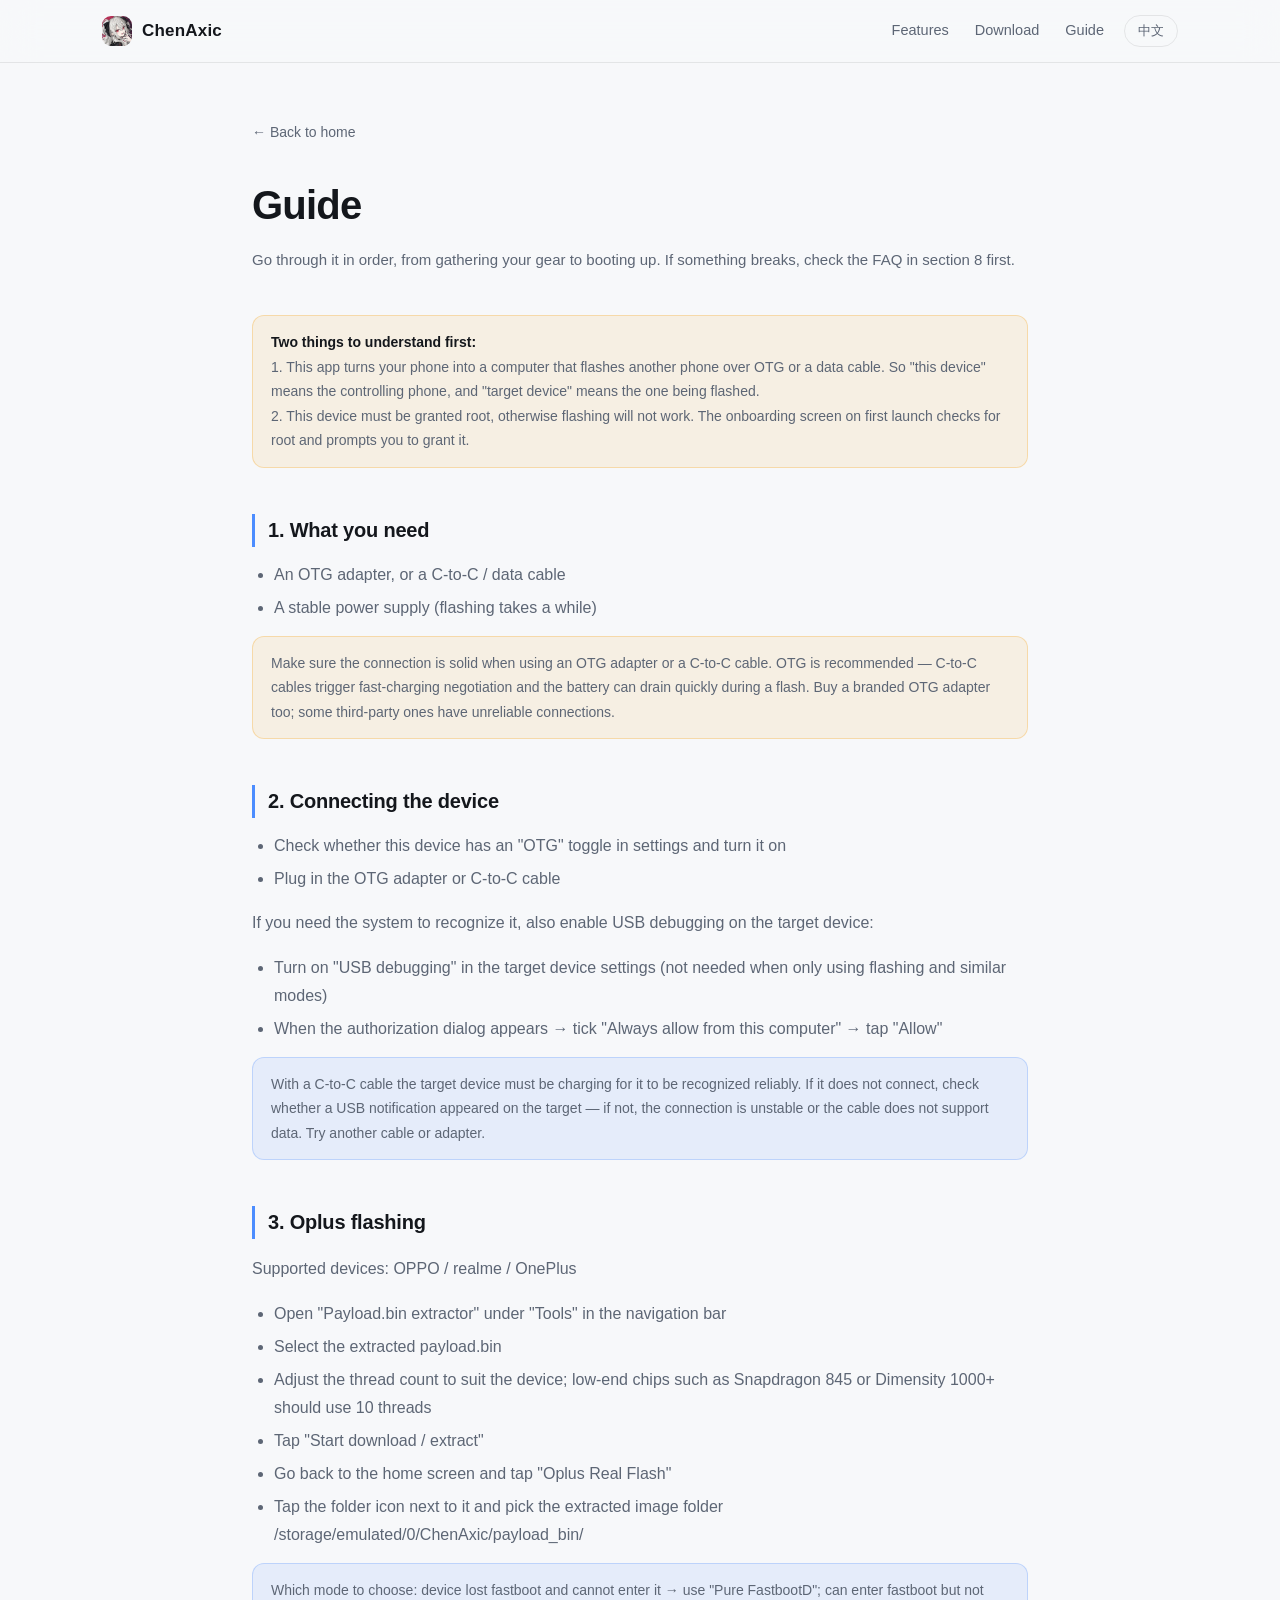
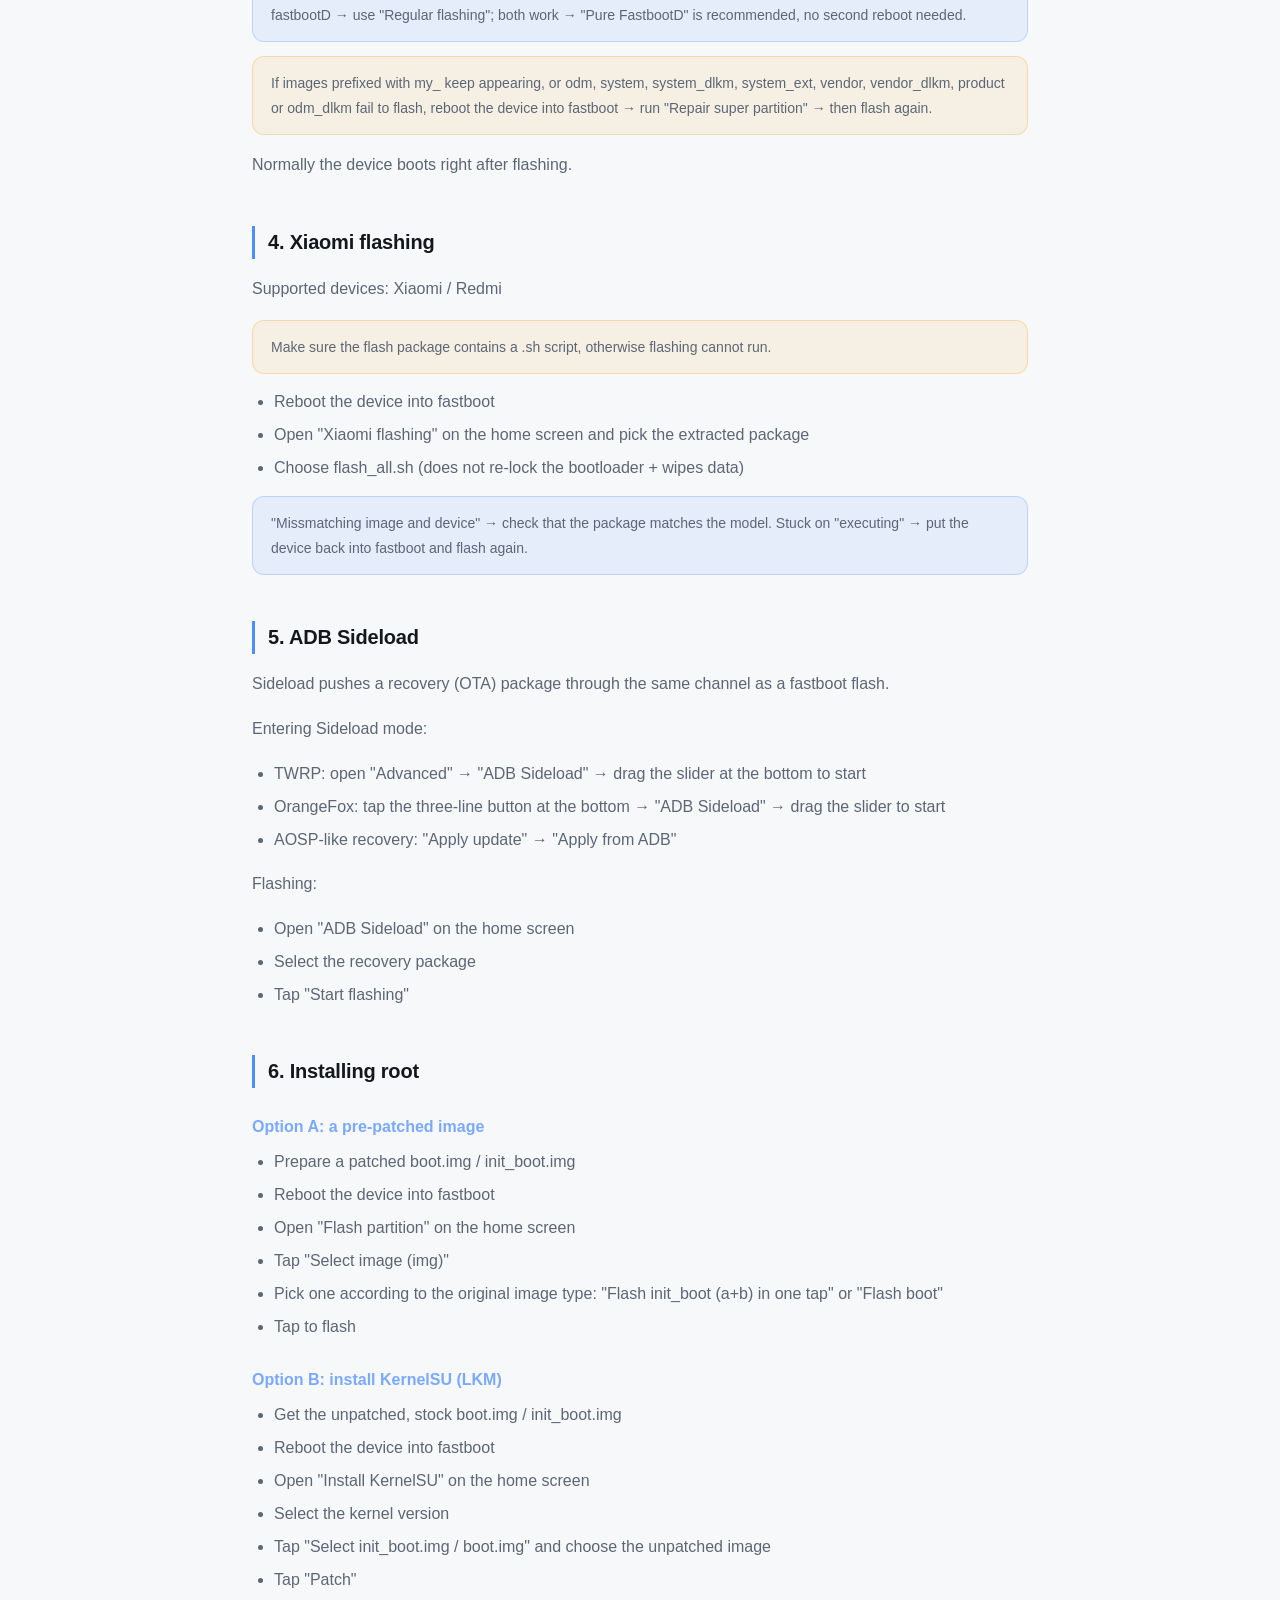
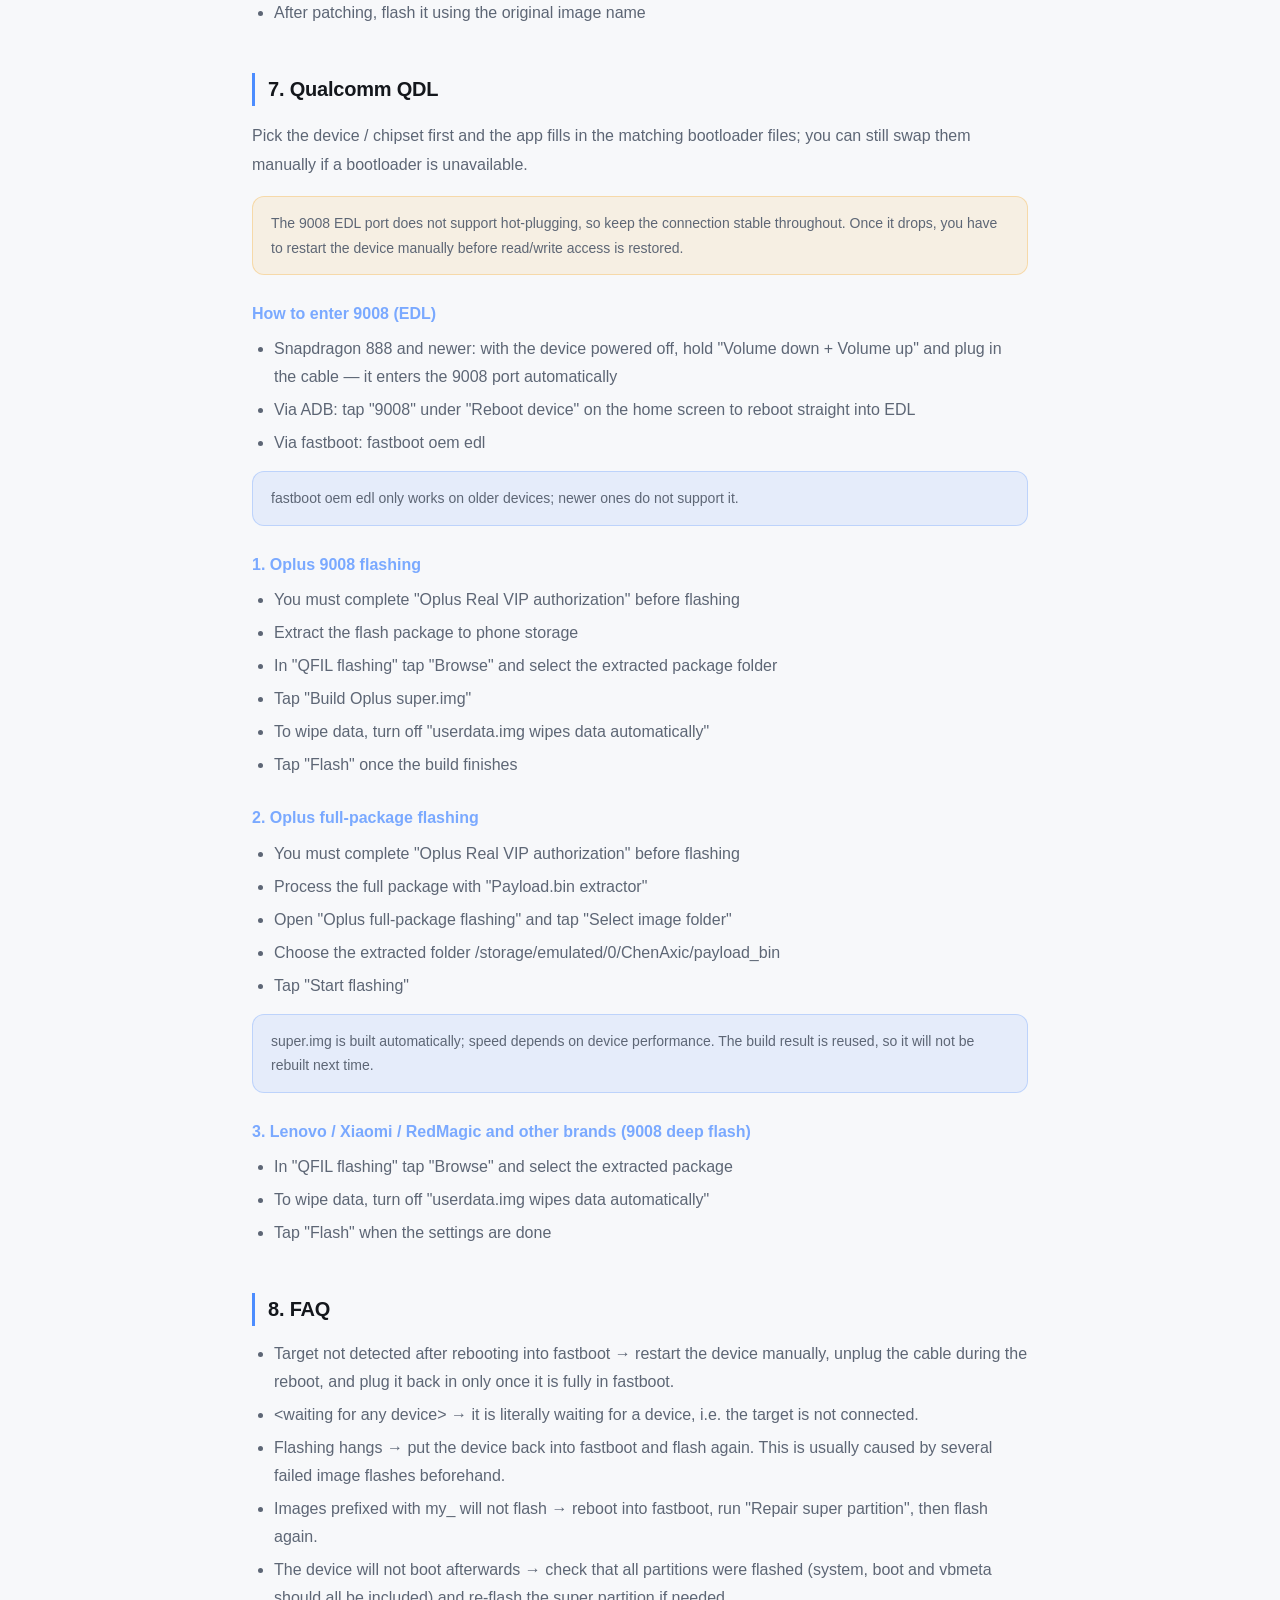
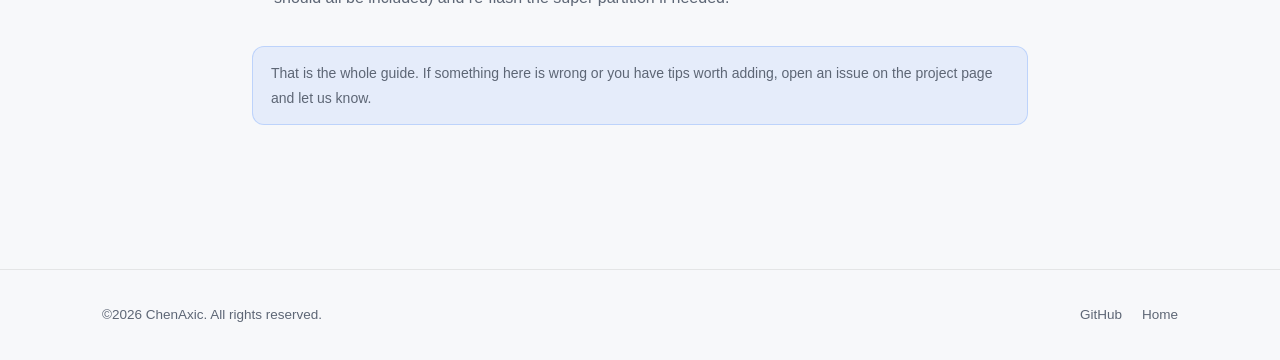
==== guide.html @ d94779b2 "Update guide.html" ====
<!DOCTYPE html>
<html lang="zh-CN">
<head>
<meta charset="UTF-8">
<meta name="viewport" content="width=device-width, initial-scale=1, viewport-fit=cover">
<title data-i18n="gPageTitle">使用教程 — ChenAxic</title>
<meta name="description" data-i18n-attr="content:gMetaDesc" content="ChenAxic 完整使用教程：材料准备、设备连接、欧加线刷、小米线刷、Sideload、Root、高通 QDL。">
<meta name="theme-color" content="#0b0d12">
<link rel="icon" href="assets/icon.webp">
<link rel="stylesheet" href="style.css">
</head>
<body>

<header class="nav">
  <div class="wrap nav-inner">
    <a class="brand" href="index.html">
      <img src="assets/icon.webp" alt="ChenAxic" class="brand-icon">
      <span>ChenAxic</span>
    </a>
    <nav class="links">
      <a href="index.html#features" data-i18n="navFeatures">功能</a>
      <a href="index.html#download" data-i18n="navDownload">下载</a>
      <a href="guide.html" data-i18n="navGuide">教程</a>
    </nav>
    <button class="lang-btn" id="langBtn" aria-label="Switch language">EN</button>
  </div>
</header>

<main class="doc">
  <a class="back" href="index.html" data-i18n="gBack">← 返回首页</a>
  <h1 class="doc-h" data-i18n="gTitle">使用教程</h1>
  <p class="doc-sub" data-i18n="gSub">从材料准备到开机，按顺序走一遍。遇到问题先看第八节的常见问题。</p>

  <div class="warn">
    <strong data-i18n="gIntroHead">先理解两件事：</strong><br>
    <span data-i18n="gIntro1">1. 这个 App 的作用是把你的手机模拟成一台电脑，通过 OTG 或数据线去刷写另一台手机。所以「本机」是指操作端，「目标机」才是被刷写的设备。</span><br>
    <span data-i18n="gIntro2">2. 本机必须已授予 Root 权限，否则刷写功能无法使用。首次启动的引导页会检测并提示授权。</span>
  </div>

  <h2 data-i18n="g1h">一、材料准备</h2>
  <ul>
    <li data-i18n="g1li1">OTG 转接头，或双 C 线 / 数据线</li>
    <li data-i18n="g1li2">稳定供电的环境（线刷耗时较长）</li>
  </ul>
  <div class="warn" data-i18n="g1warn">使用 OTG 转接头和双 C 线时要确保连接稳定。推荐 OTG——双 C 线会触发快充协议，容易在线刷中快速掉电。OTG 转接头也建议用品牌货，部分第三方转接头连接不稳定。</div>

  <h2 data-i18n="g2h">二、设备连接</h2>
  <ul>
    <li data-i18n="g2li1">检查本机设置中是否有「OTG」选项，有就打开</li>
    <li data-i18n="g2li2">把 OTG 转接头 / 双 C 线插入设备</li>
  </ul>
  <p data-i18n="g2p">如果需要识别系统，还要在目标机上打开 USB 调试：</p>
  <ul>
    <li data-i18n="g2li3">目标机设置中打开「USB 调试」（仅用于刷机等其他模式时不需要）</li>
    <li data-i18n="g2li4">目标机弹出授权界面 → 勾选「一律允许使用这台计算机进行调试」→ 点「允许」</li>
  </ul>
  <div class="note" data-i18n="g2note">如果用双 C 线，要确保目标机在充电状态才能正常识别。如果连不上，先看目标机有没有弹出 USB 通知——没有则说明连接不稳定或线材不支持数据传输，换根线或换个转接头再试。</div>

  <h2 data-i18n="g3h">三、欧加线刷</h2>
  <p data-i18n="g3p">支持机型：OPPO / realme / 一加</p>
  <ul>
    <li data-i18n="g3li1">在导航栏「工具」中打开「Payload.bin 解压」</li>
    <li data-i18n="g3li2">选择解压出来的 payload.bin</li>
    <li data-i18n="g3li3">按设备性能调整线程数，例如骁龙 845、天玑 1000+ 这类低性能设备建议设成 10 线程</li>
    <li data-i18n="g3li4">点「开始下载 / 解压」</li>
    <li data-i18n="g3li5">解压完返回首页，点「欧加真线刷」</li>
    <li data-i18n="g3li6">点旁边的文件夹图标，选择解压好的镜像目录 /storage/emulated/0/ChenAxic/payload_bin/</li>
  </ul>
  <div class="note" data-i18n="g3note">两种模式怎么选：设备丢失 fastboot 且进不去 → 用「纯 FastbootD」；能进 fastboot 但进不了 fastbootD → 用「常规线刷」；两者都正常 → 推荐「纯 FastbootD」，不用二次重启。</div>
  <div class="warn" data-i18n="g3warn">如果多次出现 my_ 开头的镜像，或 odm、system、system_dlkm、system_ext、vendor、vendor_dlkm、product、odm_dlkm 无法正常刷入，把设备重启到 fastboot → 用「分区 super 修复」→ 再重新线刷。</div>
  <p data-i18n="g3p2">正常情况下刷完就能开机。</p>

  <h2 data-i18n="g4h">四、小米线刷</h2>
  <p data-i18n="g4p">支持机型：小米 / 红米</p>
  <div class="warn" data-i18n="g4warn">确保线刷包中含 .sh 执行脚本，否则无法线刷。</div>
  <ul>
    <li data-i18n="g4li1">把设备重启到 fastboot</li>
    <li data-i18n="g4li2">首页进入「小米线刷」，选择已解压好的刷机包</li>
    <li data-i18n="g4li3">选择 flash_all.sh（不回锁 BL + 清除数据）</li>
  </ul>
  <div class="note" data-i18n="g4note">出现 Missmatching image and device → 检查线刷包是否匹配该机型。卡在「正在执行」→ 把设备重新进 fastboot 模式再刷一次。</div>

  <h2 data-i18n="g5h">五、ADB Sideload 卡刷</h2>
  <p data-i18n="g5p1">Sideload 的原理是把卡刷包当线刷包刷进去。</p>
  <p data-i18n="g5p2">进入 Sideload 模式：</p>
  <ul>
    <li data-i18n="g5li1">TWRP：打开「高级」→「ADB Sideload」→ 下方滑块滑动开启</li>
    <li data-i18n="g5li2">橙狐：点下方三条杠 →「ADB Sideload」→ 下方滑块滑动开启</li>
    <li data-i18n="g5li3">类原生 Recovery：「Apply update」→「Apply from ADB」</li>
  </ul>
  <p data-i18n="g5p3">执行刷入：</p>
  <ul>
    <li data-i18n="g5li4">首页进入「ADB Sideload」</li>
    <li data-i18n="g5li5">选择卡刷包</li>
    <li data-i18n="g5li6">点「开始刷入」</li>
  </ul>

  <h2 data-i18n="g6h">六、刷 Root</h2>

  <h3 data-i18n="g6a">方案 A：已修补好的镜像</h3>
  <ul>
    <li data-i18n="g6ali1">准备修补好的 boot.img / init_boot.img</li>
    <li data-i18n="g6ali2">把设备重启到 fastboot 模式</li>
    <li data-i18n="g6ali3">首页进入「刷写分区」</li>
    <li data-i18n="g6ali4">点「选择镜像 (img)」</li>
    <li data-i18n="g6ali5">按原镜像类型二选一：「一键刷入 init_boot (a+b)」或「刷入 boot」</li>
    <li data-i18n="g6ali6">点击即可刷入</li>
  </ul>

  <h3 data-i18n="g6b">方案 B：刷入 KernelSU（LKM）</h3>
  <ul>
    <li data-i18n="g6bli1">获取未修补的 boot.img / init_boot.img 原版镜像</li>
    <li data-i18n="g6bli2">把设备重启到 fastboot 模式</li>
    <li data-i18n="g6bli3">首页进入「刷入 KernelSU」</li>
    <li data-i18n="g6bli4">选择内核版本</li>
    <li data-i18n="g6bli5">点「选择 init_boot.img / boot.img」，选择未修补的镜像</li>
    <li data-i18n="g6bli6">点「修补」</li>
    <li data-i18n="g6bli7">修补完按原镜像名称刷入</li>
  </ul>

  <h2 data-i18n="g7h">七、高通 QDL</h2>
  <p data-i18n="g7p">先选「机型 / 处理器」，App 会自动填入对应引导文件；引导不可用时可手动更换。</p>
  <div class="warn" data-i18n="g7warn">9008 EDL 端口不支持热拔插，全程要保持连接稳定。一旦断联，需要手动重启设备才能恢复正常读写授权。</div>

  <h3 data-i18n="g7edl">如何进入 9008（EDL）</h3>
  <ul>
    <li data-i18n="g7li1">骁龙 888 及以上：关机状态下同时按住「音量下 + 音量上」，再插入数据线，可自动进入 9008 端口</li>
    <li data-i18n="g7li2">通过 ADB：首页「重启设备」中点击「9008」，直接重启到 EDL</li>
    <li data-i18n="g7li3">通过 fastboot：fastboot oem edl</li>
  </ul>
  <div class="note" data-i18n="g7note">fastboot oem edl 仅支持老旧设备，新设备不支持。</div>

  <h3 data-i18n="g71h">1. 欧加 9008 线刷</h3>
  <ul>
    <li data-i18n="g71li1">需要先完成「欧加真 VIP 授权」才能刷写</li>
    <li data-i18n="g71li2">把线刷包解压到手机存储</li>
    <li data-i18n="g71li3">用「QFIL 线刷」点「浏览」，选择解压好的线刷包目录</li>
    <li data-i18n="g71li4">点「欧加构建 super.img」</li>
    <li data-i18n="g71li5">如需清除数据，把「userdata.img 会自动清除数据」关掉</li>
    <li data-i18n="g71li6">构建完点「刷入」</li>
  </ul>

  <h3 data-i18n="g72h">2. 欧加全量包线刷</h3>
  <ul>
    <li data-i18n="g72li1">需要先完成「欧加真 VIP 授权」才能刷写</li>
    <li data-i18n="g72li2">把全量包用「Payload.bin 解压」处理</li>
    <li data-i18n="g72li3">进入「欧加真全量包线刷」，点「选择镜像目录」</li>
    <li data-i18n="g72li4">选择解压好的目录 /storage/emulated/0/ChenAxic/payload_bin</li>
    <li data-i18n="g72li5">点「开始线刷」</li>
  </ul>
  <div class="note" data-i18n="g72note">会自动构建 super.img，速度取决于设备性能。构建结果会被复用，下次不会重复构建。</div>

  <h3 data-i18n="g73h">3. 联想 / 小米 / 红魔等品牌 9008 深刷</h3>
  <ul>
    <li data-i18n="g73li1">用「QFIL 线刷」点「浏览」，选择解压完的线刷包</li>
    <li data-i18n="g73li2">如需清除数据，把「userdata.img 会自动清除数据」关掉</li>
    <li data-i18n="g73li3">设置完成点「刷入」</li>
  </ul>

  <h2 data-i18n="g8h">八、常见问题</h2>
  <ul>
    <li data-i18n="g8li1">设备重启到 fastboot 后识别不到 → 手动重启设备，重启期间拔掉数据线，完全进入 fastboot 后再插线，才能识别。</li>
    <li data-i18n="g8li2">提示 &lt;waiting for any device&gt; → 意思是「等待任何设备」，即没连上目标机。</li>
    <li data-i18n="g8li3">刷写卡住不动 → 把设备重新进入 fastboot 模式再刷一次。通常是前面多次刷镜像失败导致的。</li>
    <li data-i18n="g8li4">my_ 开头镜像刷不进去 → 重启到 fastboot，用「分区 super 修复」后再线刷。</li>
    <li data-i18n="g8li5">刷完开不了机 → 确认刷入的分区完整（系统、boot、vbmeta 都应刷入），必要时重刷 super 分区。</li>
  </ul>

  <div class="note" style="margin-top:34px" data-i18n="gEnd">教程到这里就结束了。如果内容有误或你有踩坑经验想补充，可以在项目页面提 Issue 告诉我们。</div>
</main>

<footer class="foot">
  <div class="wrap foot-inner">
    <div data-i18n="foot">©2026 ChenAxic 保留所有权利</div>
    <div class="foot-links">
      <a href="https://github.com/TGRAsa7/ChenAxic" target="_blank" rel="noopener">GitHub</a>
      <a href="index.html" data-i18n="gHome">首页</a>
    </div>
  </div>
</footer>

<script src="app.js"></script>
</body>
</html>
---- style.css ----
/* ChenAxic 官网样式 — 无外部依赖，纯静态 */
:root{
  --bg:#0b0d12;
  --bg-2:#12151d;
  --card:#161a24;
  --line:rgba(255,255,255,.08);
  --txt:#eef1f6;
  --txt-2:#9aa3b2;
  --accent:#4c8dff;
  --accent-2:#7aa9ff;
  --radius:18px;
  --wrap:1120px;
}
@media (prefers-color-scheme: light){
  :root{
    --bg:#f7f8fa;
    --bg-2:#ffffff;
    --card:#ffffff;
    --line:rgba(0,0,0,.08);
    --txt:#14171c;
    --txt-2:#5d6675;
  }
}
*{box-sizing:border-box}
html{scroll-behavior:smooth}
body{
  margin:0;
  background:var(--bg);
  color:var(--txt);
  font:16px/1.65 -apple-system,BlinkMacSystemFont,"Segoe UI","PingFang SC","Hiragino Sans GB","Microsoft YaHei",sans-serif;
  -webkit-font-smoothing:antialiased;
  overflow-x:hidden;
}
a{color:inherit;text-decoration:none}
img{max-width:100%;display:block}
.wrap{
  width:100%;max-width:var(--wrap);margin:0 auto;
  padding-left:max(22px,env(safe-area-inset-left));
  padding-right:max(22px,env(safe-area-inset-right));
}
@media(max-width:600px){
  .wrap{
    padding-left:max(24px,env(safe-area-inset-left));
    padding-right:max(24px,env(safe-area-inset-right));
  }
}

/* ── 顶部导航 ── */
.nav{
  position:sticky;top:0;z-index:50;
  backdrop-filter:saturate(180%) blur(18px);
  -webkit-backdrop-filter:saturate(180%) blur(18px);
  background:color-mix(in srgb, var(--bg) 72%, transparent);
  border-bottom:1px solid var(--line);
}
.nav-inner{display:flex;align-items:center;gap:20px;height:62px}
.brand{display:flex;align-items:center;gap:10px;font-weight:700;font-size:17px;letter-spacing:.2px}
.brand-icon{width:30px;height:30px;border-radius:9px}
.links{display:flex;gap:26px;margin-left:auto;font-size:14.5px;color:var(--txt-2)}
.links a:hover{color:var(--txt)}
.lang-btn{
  border:1px solid var(--line);background:transparent;color:var(--txt-2);
  padding:6px 13px;border-radius:99px;font-size:13px;cursor:pointer;
  font-family:inherit;transition:.2s;
}
.lang-btn:hover{color:var(--txt);border-color:var(--accent)}
@media(max-width:720px){
  .links{display:none}
  .lang-btn{margin-left:auto}
}

/* ── Hero ── */
.hero{position:relative;overflow:hidden;padding:76px 0 96px}
.glow{position:absolute;border-radius:50%;filter:blur(110px);opacity:.5;pointer-events:none}
.glow-a{width:520px;height:520px;background:#2f5fd0;top:-220px;left:-140px}
.glow-b{width:420px;height:420px;background:#1b8f8f;bottom:-200px;right:-120px;opacity:.35}
.hero-inner{position:relative;display:grid;grid-template-columns:1.15fr .85fr;gap:56px;align-items:center}
@media(max-width:860px){
  .hero{padding:48px 0 64px}
  .hero-inner{grid-template-columns:1fr;gap:40px}
  .hero-shot{order:-1}
}
.pill{
  display:inline-block;font-size:13px;color:var(--accent-2);
  background:color-mix(in srgb, var(--accent) 14%, transparent);
  border:1px solid color-mix(in srgb, var(--accent) 30%, transparent);
  padding:5px 13px;border-radius:99px;margin-bottom:20px;
}
.hero h1{
  font-size:clamp(34px,6vw,58px);line-height:1.1;margin:0 0 18px;
  letter-spacing:-1.2px;font-weight:800;
  background:linear-gradient(180deg,var(--txt) 30%,color-mix(in srgb,var(--txt) 55%,transparent));
  -webkit-background-clip:text;background-clip:text;color:transparent;
}
.lead{font-size:17px;color:var(--txt-2);margin:0 0 30px;max-width:34em}
.cta{display:flex;gap:12px;flex-wrap:wrap}
.btn{
  display:inline-flex;align-items:center;justify-content:center;
  padding:13px 26px;border-radius:13px;font-size:15px;font-weight:600;
  transition:transform .16s,box-shadow .16s,background .16s;
  border:1px solid transparent;cursor:pointer;
}
.btn:active{transform:scale(.98)}
.btn.primary{
  background:var(--accent);color:#fff;
  box-shadow:0 8px 26px -8px color-mix(in srgb,var(--accent) 70%,transparent);
}
.btn.primary:hover{background:var(--accent-2);box-shadow:0 12px 32px -8px color-mix(in srgb,var(--accent) 80%,transparent)}
.btn.ghost{background:transparent;border-color:var(--line);color:var(--txt)}
.btn.ghost:hover{border-color:var(--accent);color:var(--accent-2)}
.meta{margin-top:18px;font-size:13px;color:var(--txt-2)}

/* ── 手机示意图 ── */
.phone{
  width:min(300px,100%);margin:0 auto;aspect-ratio:9/18.5;
  border-radius:34px;padding:9px;
  background:linear-gradient(150deg,#2b3140,#12151d);
  box-shadow:0 30px 70px -24px rgba(0,0,0,.75), inset 0 0 0 1px rgba(255,255,255,.06);
}
.phone-screen{
  height:100%;border-radius:26px;background:#07090d;padding:22px 16px;
  font-family:ui-monospace,SFMono-Regular,Menlo,monospace;
  font-size:11px;line-height:1.9;color:#8b95a7;overflow:hidden;
}
.ps-bar{width:64px;height:5px;border-radius:99px;background:#2a2f3a;margin:0 auto 20px}
.ps-title{color:#e7ecf5;font-size:14px;font-weight:700;margin-bottom:14px;font-family:inherit}
.ps-line{opacity:.92}
.ps-line.dim{opacity:.45}
.ps-line.accent{color:#5eead4}

/* ── 通用区块 ── */
.section{padding-top:76px;padding-bottom:76px}
.section h2{font-size:clamp(26px,3.6vw,36px);margin:0 0 10px;letter-spacing:-.6px}
.sub{color:var(--txt-2);margin:0 0 38px;font-size:15.5px}

/* ── 功能卡片 ── */
.grid{display:grid;grid-template-columns:repeat(3,1fr);gap:16px}
@media(max-width:900px){.grid{grid-template-columns:repeat(2,1fr)}}
@media(max-width:600px){.grid{grid-template-columns:1fr;gap:14px}}
.card{
  background:var(--card);border:1px solid var(--line);border-radius:var(--radius);
  padding:26px 22px;transition:.22s;
}
@media(max-width:600px){
  .card{padding:22px 20px}
}
.card:hover{transform:translateY(-3px);border-color:color-mix(in srgb,var(--accent) 40%,transparent)}
.ico{font-size:22px;margin-bottom:14px}
.card h3{margin:0 0 8px;font-size:16.5px;letter-spacing:-.2px}
.card p{margin:0;font-size:14px;color:var(--txt-2);line-height:1.7}

/* ── 下载区 ── */
.dl-card{
  display:flex;align-items:center;justify-content:space-between;gap:20px;flex-wrap:wrap;
  background:var(--card);border:1px solid var(--line);border-radius:var(--radius);
  padding:24px 26px;
}
.dl-left{display:flex;align-items:center;gap:16px}
.dl-icon{width:56px;height:56px;border-radius:15px}
.dl-name{font-size:17px;font-weight:700}
.dl-ver{font-size:13.5px;color:var(--txt-2);margin-top:3px}
.notes{
  margin-top:14px;background:var(--card);border:1px solid var(--line);
  border-radius:var(--radius);padding:20px 24px;
}
.notes-head{font-size:13px;color:var(--txt-2);margin-bottom:10px;letter-spacing:.4px}
.notes pre{
  margin:0;white-space:pre-wrap;word-break:break-word;
  font:13.5px/1.75 ui-monospace,SFMono-Regular,Menlo,monospace;color:var(--txt);
}

/* ── 页脚 ── */
.foot{border-top:1px solid var(--line);padding:34px 0;margin-top:40px}
.foot-inner{display:flex;justify-content:space-between;gap:16px;flex-wrap:wrap;font-size:13.5px;color:var(--txt-2)}
.foot-links{display:flex;gap:20px}
.foot-links a:hover{color:var(--txt)}

/* ── 教程页 ── */
.doc{
  max-width:820px;margin:0 auto;
  padding-top:56px;padding-bottom:90px;
  padding-left:max(22px,env(safe-area-inset-left));
  padding-right:max(22px,env(safe-area-inset-right));
}
@media(max-width:600px){
  .doc{
    padding-top:40px;
    padding-left:max(20px,env(safe-area-inset-left));
    padding-right:max(20px,env(safe-area-inset-right));
  }
}
.doc-h{font-size:clamp(28px,5vw,40px);margin:0 0 8px;letter-spacing:-.8px}
.doc-sub{color:var(--txt-2);margin:0 0 42px;font-size:15px}
.doc h2{
  font-size:20px;margin:46px 0 14px;padding-left:13px;
  border-left:3px solid var(--accent);letter-spacing:-.2px;
}
.doc h3{font-size:16px;margin:26px 0 8px;color:var(--accent-2)}
.doc ul{margin:0 0 14px;padding-left:22px;color:var(--txt-2)}
.doc li{margin:5px 0;line-height:1.75}
.doc p{color:var(--txt-2);line-height:1.8}
.doc strong{color:var(--txt)}
.note,.warn{
  border-radius:12px;padding:14px 18px;margin:14px 0;font-size:14px;line-height:1.75;
}
.note{background:color-mix(in srgb,var(--accent) 10%,transparent);border:1px solid color-mix(in srgb,var(--accent) 26%,transparent);color:var(--txt-2)}
.warn{background:color-mix(in srgb,#f5a623 10%,transparent);border:1px solid color-mix(in srgb,#f5a623 30%,transparent);color:var(--txt-2)}
.back{display:inline-block;margin-bottom:28px;font-size:14px;color:var(--txt-2)}
.back:hover{color:var(--accent-2)}
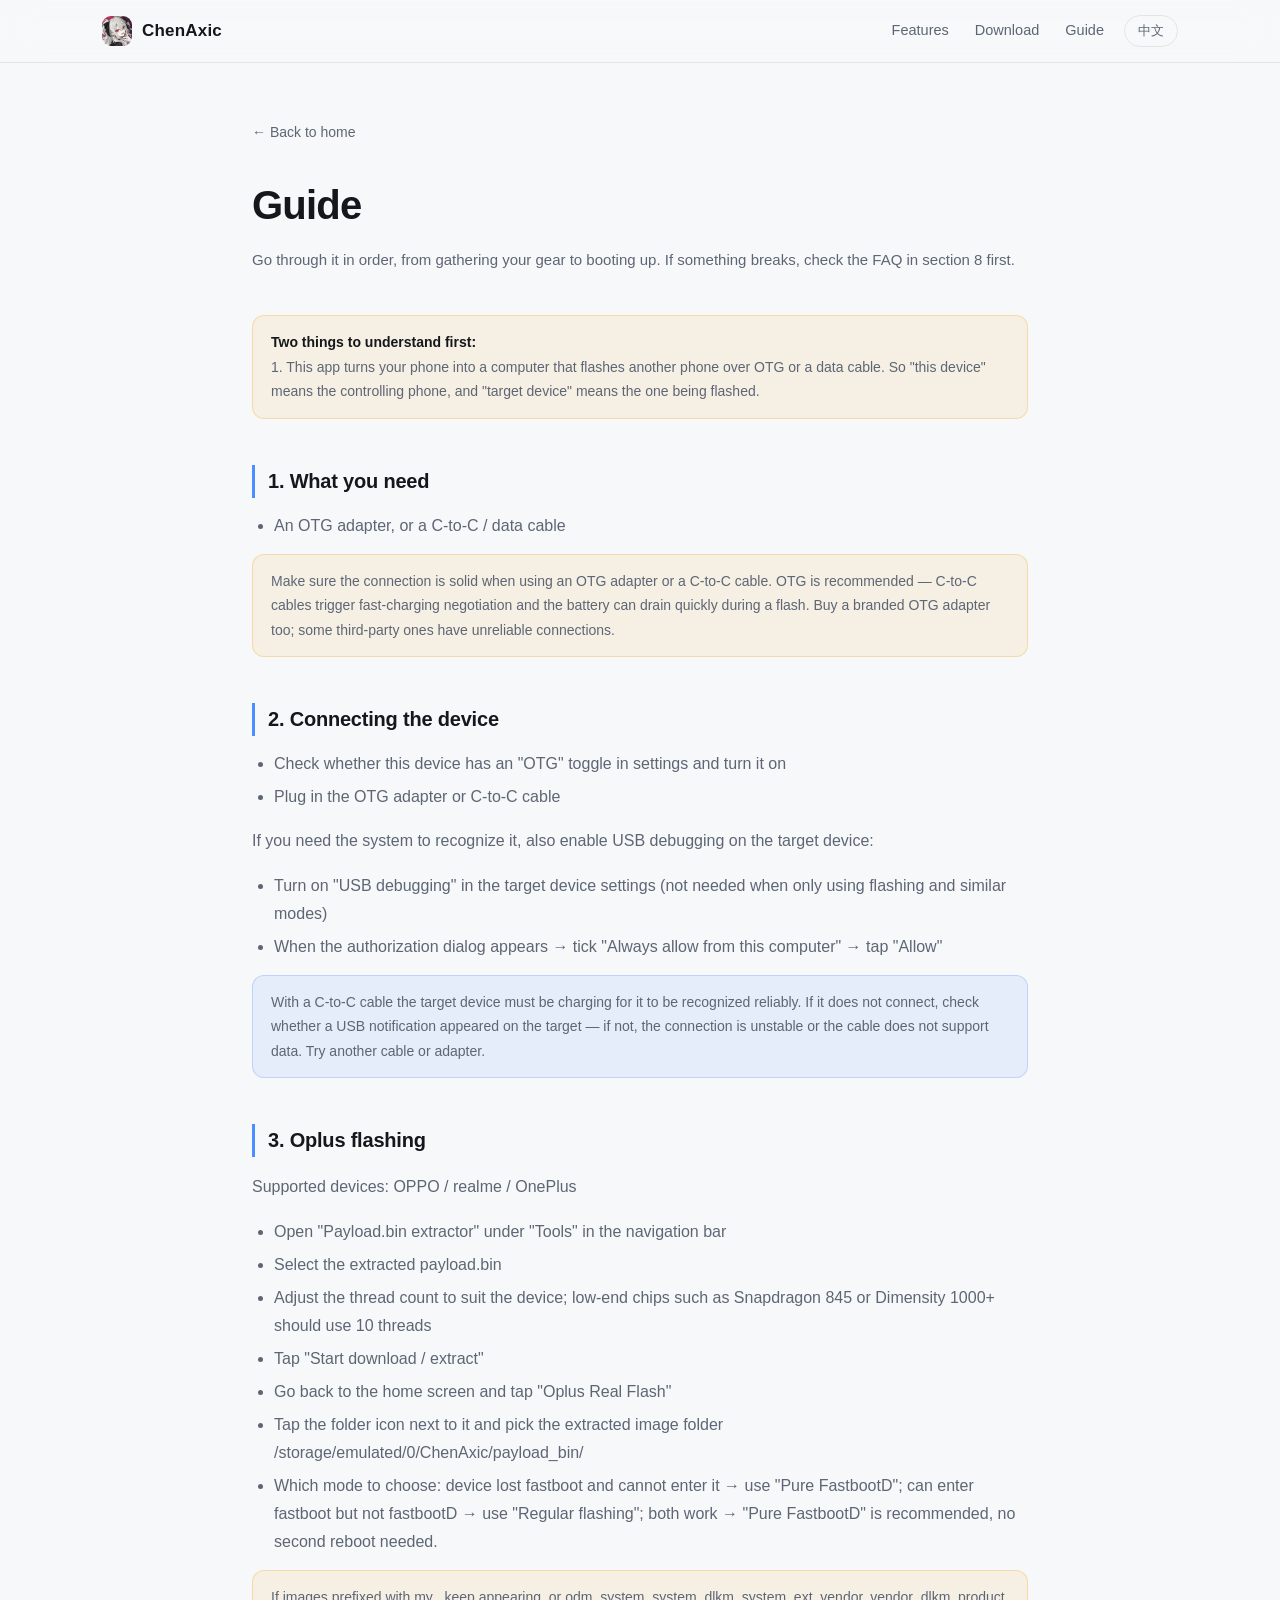
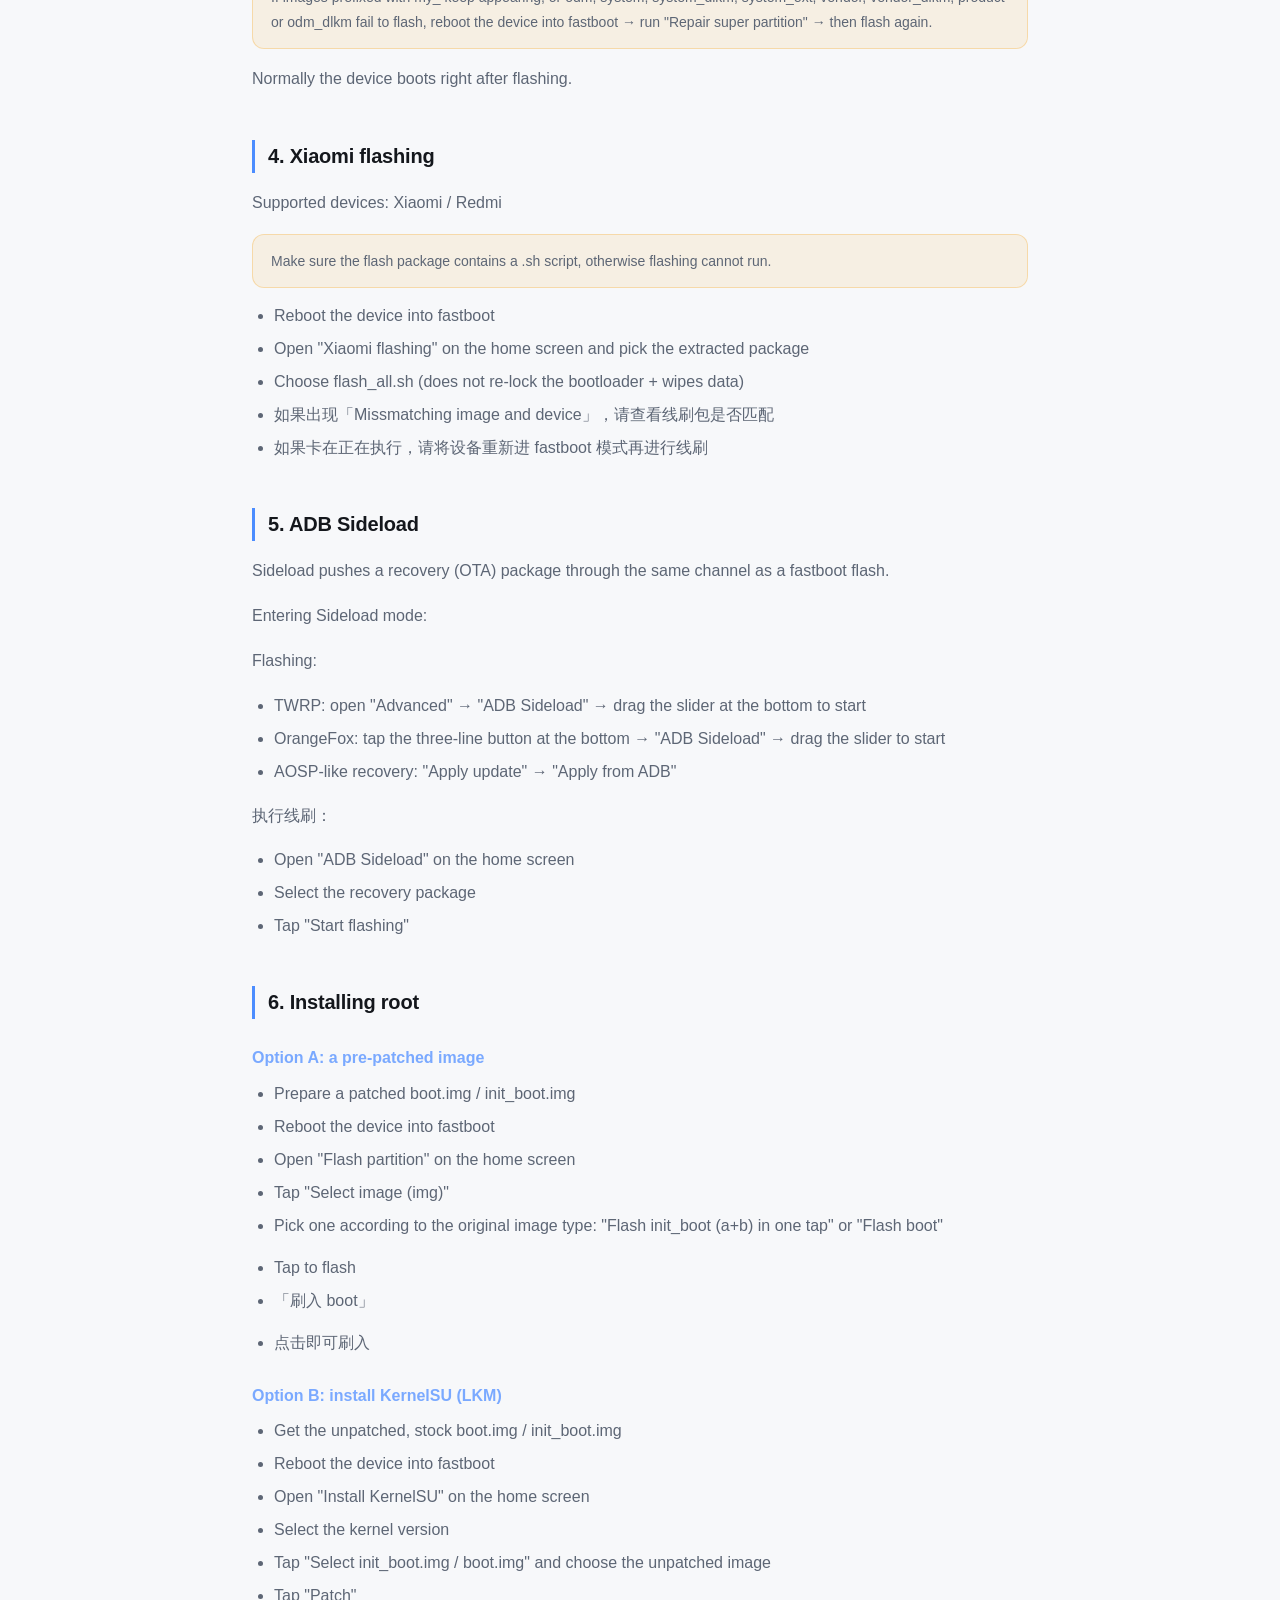
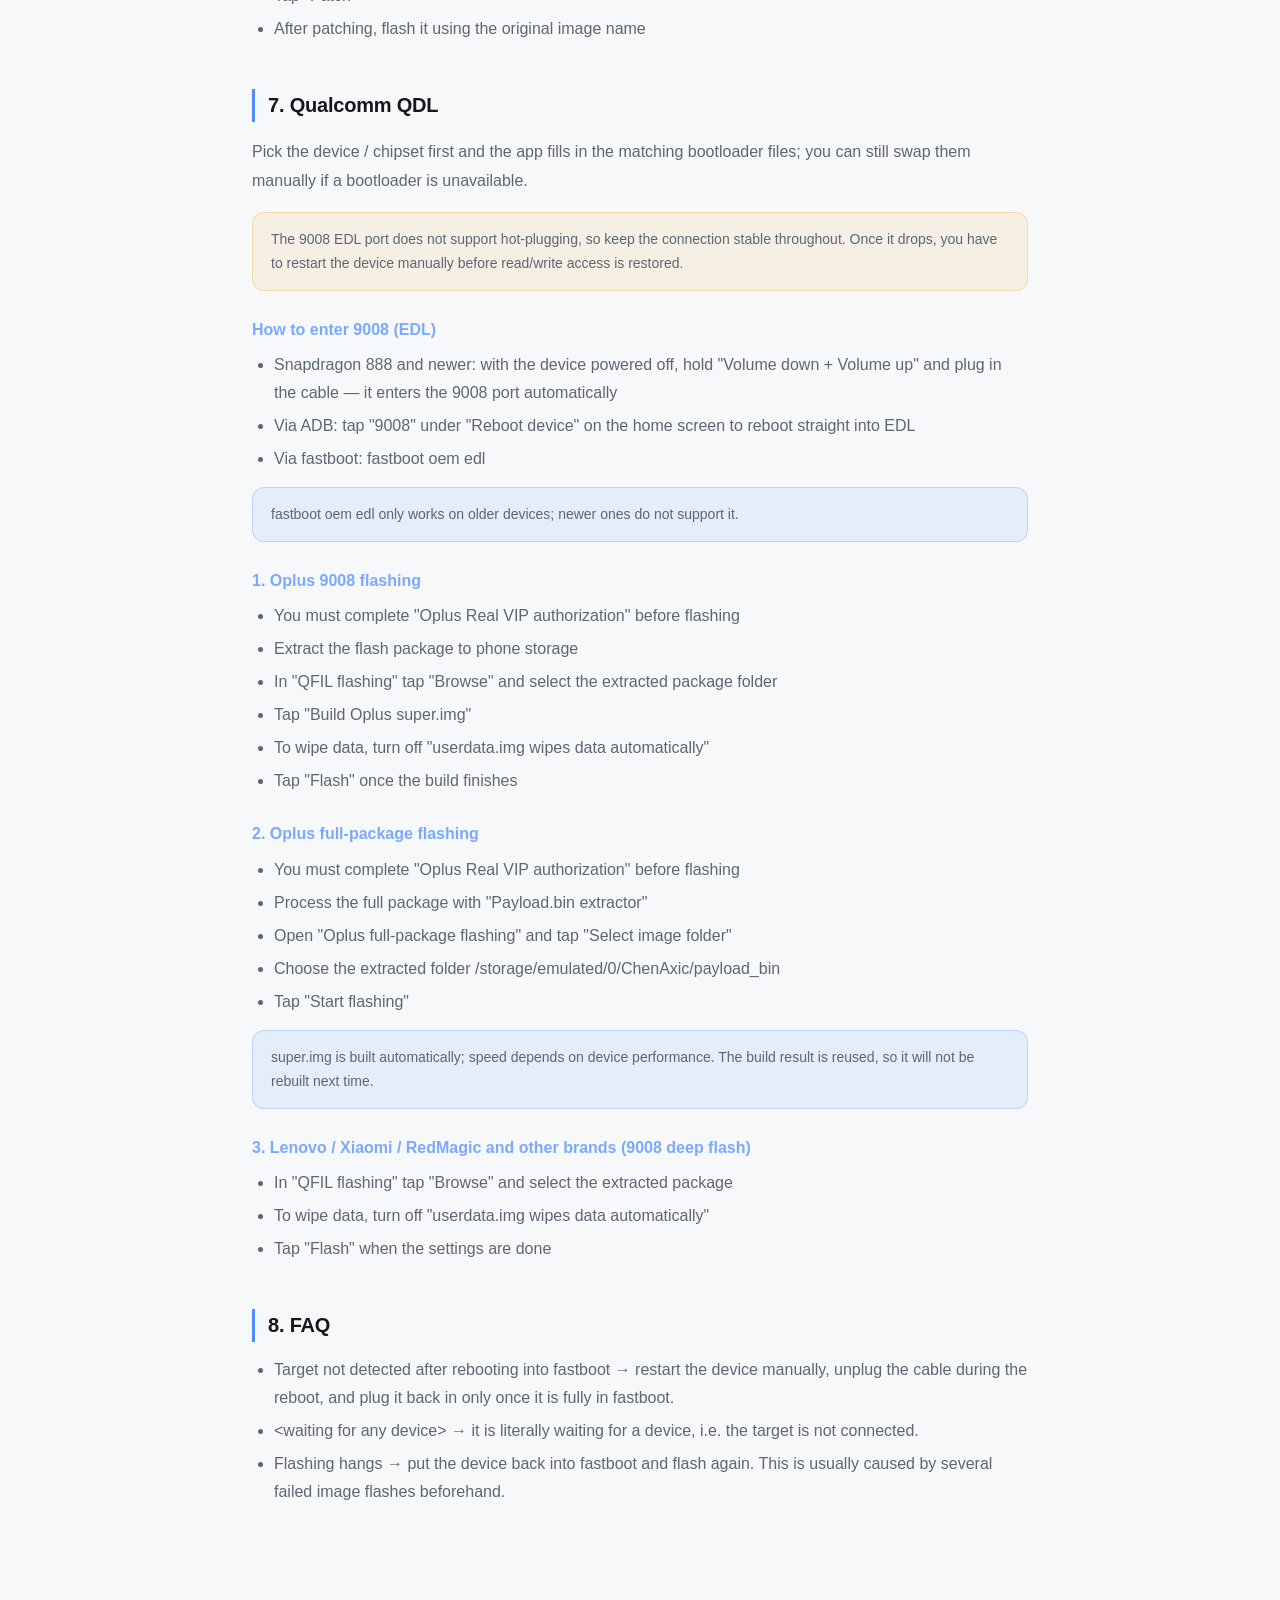
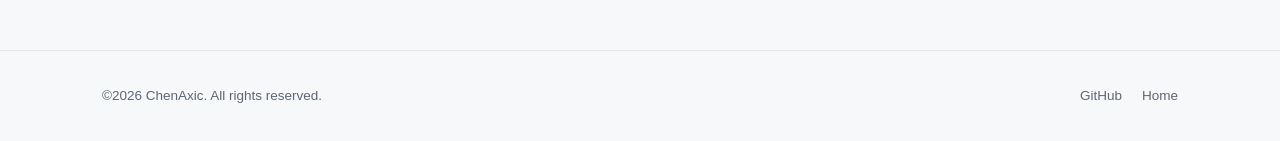
==== commit 3140d1ef: "Align guide with in-app tutorial text" ====
--- a/guide.html
+++ b/guide.html
@@ -32,15 +32,13 @@
   <p class="doc-sub" data-i18n="gSub">从材料准备到开机，按顺序走一遍。遇到问题先看第八节的常见问题。</p>
 
   <div class="warn">
-    <strong data-i18n="gIntroHead">先理解两件事：</strong><br>
-    <span data-i18n="gIntro1">1. 这个 App 的作用是把你的手机模拟成一台电脑，通过 OTG 或数据线去刷写另一台手机。所以「本机」是指操作端，「目标机」才是被刷写的设备。</span><br>
-    <span data-i18n="gIntro2">2. 本机必须已授予 Root 权限，否则刷写功能无法使用。首次启动的引导页会检测并提示授权。</span>
+    <strong data-i18n="gIntroHead">注意：</strong><br>
+    <span data-i18n="gIntro1">软件的作用是模拟电脑 PC 给另外一台 Android 手机进行线刷或调试。</span>
   </div>
 
   <h2 data-i18n="g1h">一、材料准备</h2>
   <ul>
-    <li data-i18n="g1li1">OTG 转接头，或双 C 线 / 数据线</li>
-    <li data-i18n="g1li2">稳定供电的环境（线刷耗时较长）</li>
+    <li data-i18n="g1li1">需要 OTG 转接头 / 双 C 线 / 数据线</li>
   </ul>
   <div class="warn" data-i18n="g1warn">使用 OTG 转接头和双 C 线时要确保连接稳定。推荐 OTG——双 C 线会触发快充协议，容易在线刷中快速掉电。OTG 转接头也建议用品牌货，部分第三方转接头连接不稳定。</div>
 
@@ -49,12 +47,12 @@
     <li data-i18n="g2li1">检查本机设置中是否有「OTG」选项，有就打开</li>
     <li data-i18n="g2li2">把 OTG 转接头 / 双 C 线插入设备</li>
   </ul>
-  <p data-i18n="g2p">如果需要识别系统，还要在目标机上打开 USB 调试：</p>
+  <p data-i18n="g2p">如果需要识别系统：</p>
   <ul>
-    <li data-i18n="g2li3">目标机设置中打开「USB 调试」（仅用于刷机等其他模式时不需要）</li>
-    <li data-i18n="g2li4">目标机弹出授权界面 → 勾选「一律允许使用这台计算机进行调试」→ 点「允许」</li>
+    <li data-i18n="g2li3">另外一台手机在设置中打开「USB 调试」（用于其他模式则不用开启）</li>
+    <li data-i18n="g2li4">另一台手机会弹出界面 → 勾选「一律允许使用这台计算机进行调试」→ 点「允许」</li>
   </ul>
-  <div class="note" data-i18n="g2note">如果用双 C 线，要确保目标机在充电状态才能正常识别。如果连不上，先看目标机有没有弹出 USB 通知——没有则说明连接不稳定或线材不支持数据传输，换根线或换个转接头再试。</div>
+  <div class="note" data-i18n="g2note">如果使用双 C 线，确保另外一台手机充上电才能正常识别。如果无法正常连接，请判断是否弹出 USB 通知——如果没有，代表连接不稳定或数据线不支持数据传输，请尝试更换数据线 / OTG 转接头后重试。</div>
 
   <h2 data-i18n="g3h">三、欧加线刷</h2>
   <p data-i18n="g3p">支持机型：OPPO / realme / 一加</p>
@@ -65,10 +63,10 @@
     <li data-i18n="g3li4">点「开始下载 / 解压」</li>
     <li data-i18n="g3li5">解压完返回首页，点「欧加真线刷」</li>
     <li data-i18n="g3li6">点旁边的文件夹图标，选择解压好的镜像目录 /storage/emulated/0/ChenAxic/payload_bin/</li>
+    <li data-i18n="g3note">如果设备丢失 fastboot 且无法进入，请使用「纯 FastbootD」；设备能正常进入 fastboot 但无法进入 fastbootD，请使用「常规线刷」；如果两者都没什么问题，推荐使用「纯 FastbootD」，无需二次重启</li>
   </ul>
-  <div class="note" data-i18n="g3note">两种模式怎么选：设备丢失 fastboot 且进不去 → 用「纯 FastbootD」；能进 fastboot 但进不了 fastbootD → 用「常规线刷」；两者都正常 → 推荐「纯 FastbootD」，不用二次重启。</div>
-  <div class="warn" data-i18n="g3warn">如果多次出现 my_ 开头的镜像，或 odm、system、system_dlkm、system_ext、vendor、vendor_dlkm、product、odm_dlkm 无法正常刷入，把设备重启到 fastboot → 用「分区 super 修复」→ 再重新线刷。</div>
-  <p data-i18n="g3p2">正常情况下刷完就能开机。</p>
+  <div class="warn" data-i18n="g3warn">如果多次出现 my_ 开头的镜像，或 odm、system、system_dlkm、system_ext、vendor、vendor_dlkm、product、odm_dlkm 无法正常刷入，将设备重启到 fastboot → 使用「分区 super 修复」，再进行线刷</div>
+  <p data-i18n="g3p2">基本上没问题的话刷完就能开机。</p>
 
   <h2 data-i18n="g4h">四、小米线刷</h2>
   <p data-i18n="g4p">支持机型：小米 / 红米</p>
@@ -76,19 +74,21 @@
   <ul>
     <li data-i18n="g4li1">把设备重启到 fastboot</li>
     <li data-i18n="g4li2">首页进入「小米线刷」，选择已解压好的刷机包</li>
-    <li data-i18n="g4li3">选择 flash_all.sh（不回锁 BL + 清除数据）</li>
+    <li data-i18n="g4li3">选择「flash_all.sh 不回锁 BL + 清除数据」</li>
+    <li data-i18n="g4li4">如果出现「Missmatching image and device」，请查看线刷包是否匹配</li>
+    <li data-i18n="g4li5">如果卡在正在执行，请将设备重新进 fastboot 模式再进行线刷</li>
   </ul>
-  <div class="note" data-i18n="g4note">出现 Missmatching image and device → 检查线刷包是否匹配该机型。卡在「正在执行」→ 把设备重新进 fastboot 模式再刷一次。</div>
 
   <h2 data-i18n="g5h">五、ADB Sideload 卡刷</h2>
-  <p data-i18n="g5p1">Sideload 的原理是把卡刷包当线刷包刷进去。</p>
-  <p data-i18n="g5p2">进入 Sideload 模式：</p>
+  <p data-i18n="g5p1">Sideload 的原理是将卡刷包变成线刷包。</p>
+  <p data-i18n="g5p2">如何进入 Sideload 模式：</p>
+  <p data-i18n="g5p3">Recovery 操作步骤</p>
   <ul>
-    <li data-i18n="g5li1">TWRP：打开「高级」→「ADB Sideload」→ 下方滑块滑动开启</li>
-    <li data-i18n="g5li2">橙狐：点下方三条杠 →「ADB Sideload」→ 下方滑块滑动开启</li>
-    <li data-i18n="g5li3">类原生 Recovery：「Apply update」→「Apply from ADB」</li>
+    <li data-i18n="g5li1">TWRP：打开高级 → ADB Sideload → 下方滑动开启</li>
+    <li data-i18n="g5li2">橙狐：点击下方三条杠 → ADB Sideload → 下方滑动开启</li>
+    <li data-i18n="g5li3">类原生 Recovery：Apply update → Apply from ADB</li>
   </ul>
-  <p data-i18n="g5p3">执行刷入：</p>
+  <p data-i18n="g5p4">执行线刷：</p>
   <ul>
     <li data-i18n="g5li4">首页进入「ADB Sideload」</li>
     <li data-i18n="g5li5">选择卡刷包</li>
@@ -102,9 +102,15 @@
     <li data-i18n="g6ali1">准备修补好的 boot.img / init_boot.img</li>
     <li data-i18n="g6ali2">把设备重启到 fastboot 模式</li>
     <li data-i18n="g6ali3">首页进入「刷写分区」</li>
-    <li data-i18n="g6ali4">点「选择镜像 (img)」</li>
-    <li data-i18n="g6ali5">按原镜像类型二选一：「一键刷入 init_boot (a+b)」或「刷入 boot」</li>
-    <li data-i18n="g6ali6">点击即可刷入</li>
+    <li data-i18n="g6ali4">点击「选择镜像 (img)」</li>
+    <li data-i18n="g6ali5">根据原来的镜像名刷入（二选一）：</li>
+  </ul>
+  <ul class="sub-list">
+    <li data-i18n="g6ali6">「一键刷入 init_boot (a+b)」</li>
+    <li data-i18n="g6ali7">「刷入 boot」</li>
+  </ul>
+  <ul>
+    <li data-i18n="g6ali8">点击即可刷入</li>
   </ul>
 
   <h3 data-i18n="g6b">方案 B：刷入 KernelSU（LKM）</h3>
@@ -119,8 +125,8 @@
   </ul>
 
   <h2 data-i18n="g7h">七、高通 QDL</h2>
-  <p data-i18n="g7p">先选「机型 / 处理器」，App 会自动填入对应引导文件；引导不可用时可手动更换。</p>
-  <div class="warn" data-i18n="g7warn">9008 EDL 端口不支持热拔插，全程要保持连接稳定。一旦断联，需要手动重启设备才能恢复正常读写授权。</div>
+  <p data-i18n="g7p">先选择「机型 / 处理器」，App 会自动填入对应引导文件；如果引导无法使用，可手动更换。</p>
+  <div class="warn" data-i18n="g7warn">9008 EDL 端口不支持热拔插，全程操作需要保持连接稳定。如果出现断联的情况，需要手动重启设备才能正常授权写读操作。</div>
 
   <h3 data-i18n="g7edl">如何进入 9008（EDL）</h3>
   <ul>
@@ -157,16 +163,12 @@
     <li data-i18n="g73li3">设置完成点「刷入」</li>
   </ul>
 
-  <h2 data-i18n="g8h">八、常见问题</h2>
+  <h2 data-i18n="g8h">八、常规问题</h2>
   <ul>
-    <li data-i18n="g8li1">设备重启到 fastboot 后识别不到 → 手动重启设备，重启期间拔掉数据线，完全进入 fastboot 后再插线，才能识别。</li>
-    <li data-i18n="g8li2">提示 &lt;waiting for any device&gt; → 意思是「等待任何设备」，即没连上目标机。</li>
-    <li data-i18n="g8li3">刷写卡住不动 → 把设备重新进入 fastboot 模式再刷一次。通常是前面多次刷镜像失败导致的。</li>
-    <li data-i18n="g8li4">my_ 开头镜像刷不进去 → 重启到 fastboot，用「分区 super 修复」后再线刷。</li>
-    <li data-i18n="g8li5">刷完开不了机 → 确认刷入的分区完整（系统、boot、vbmeta 都应刷入），必要时重刷 super 分区。</li>
+    <li data-i18n="g8li1">部分的设备重启到 fastboot 有概率无法识别，请手动重启，重启期间需拔掉数据线，完全进入 fastboot 后再插上数据线，才能识别</li>
+    <li data-i18n="g8li2">执行 fastboot 命令时，如果提示 &lt;waiting for any device&gt;，翻译过来的意思是「等待任何设备」，说明没连上设备</li>
+    <li data-i18n="g8li3">在线刷或刷写镜像时，出现卡住的情况，请将设备重新进入 fastboot 模式重新刷写即可（原因是前面多次刷镜像失败导致的问题）</li>
   </ul>
-
-  <div class="note" style="margin-top:34px" data-i18n="gEnd">教程到这里就结束了。如果内容有误或你有踩坑经验想补充，可以在项目页面提 Issue 告诉我们。</div>
 </main>
 
 <footer class="foot">
